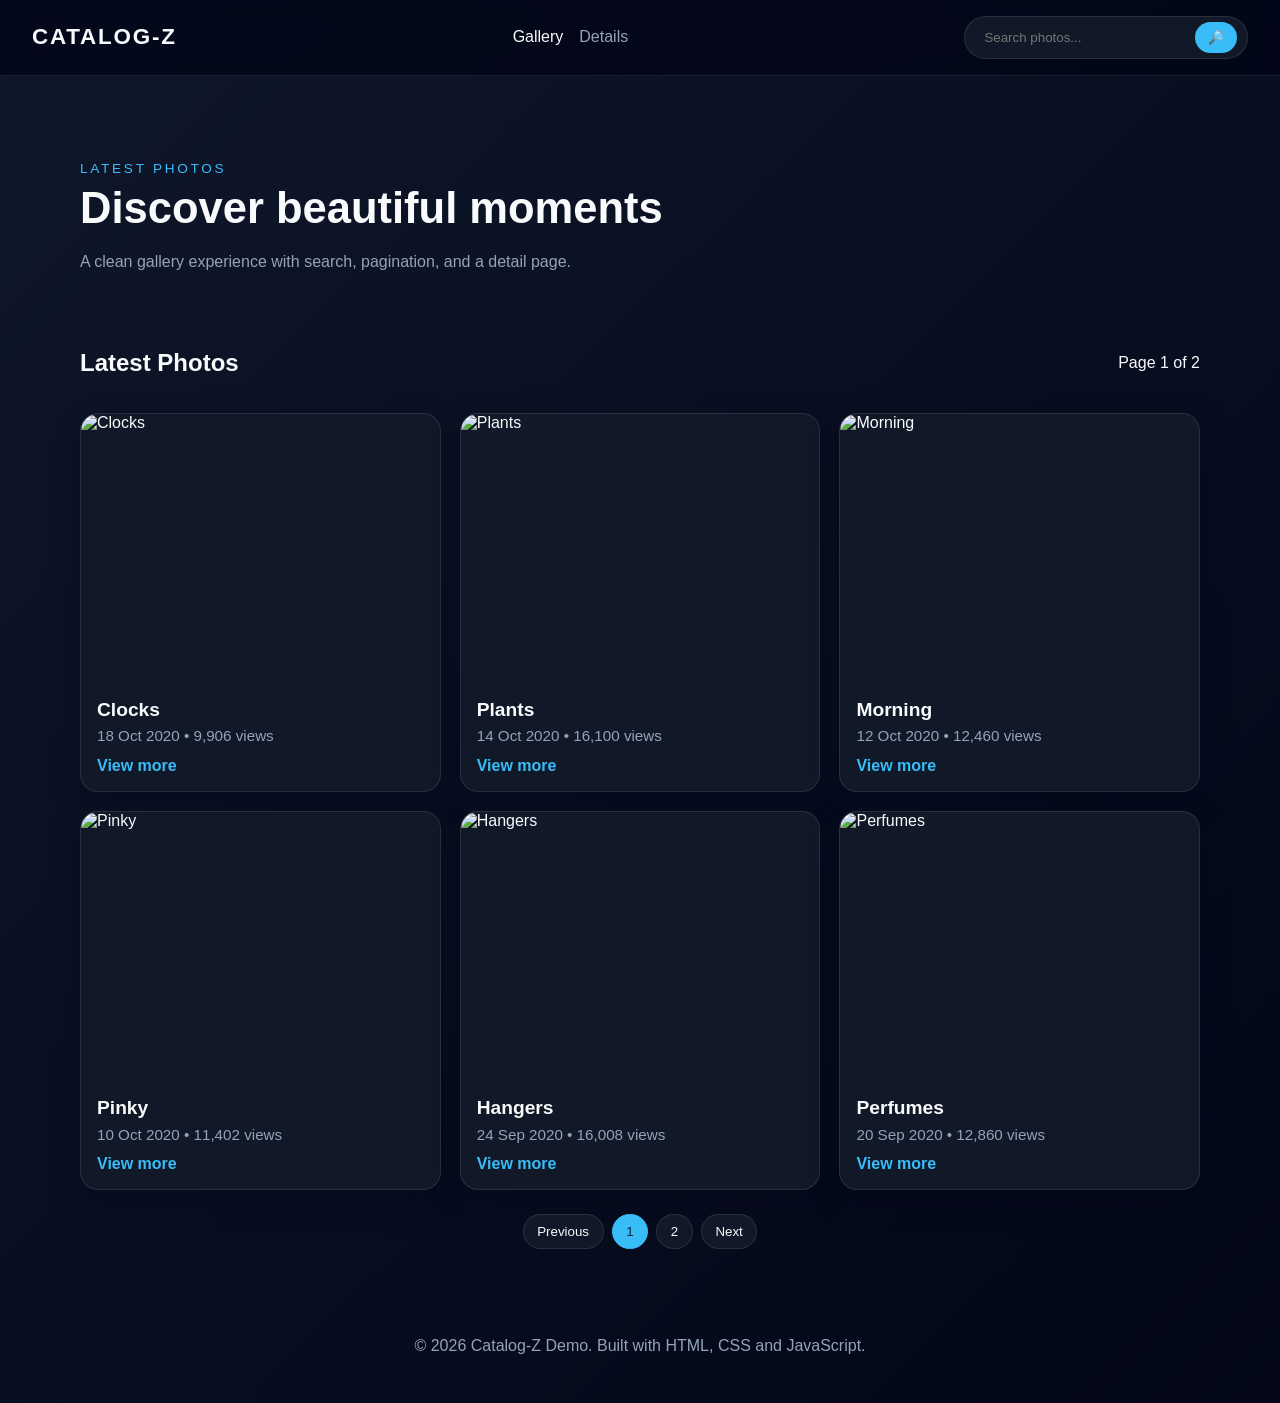
==== index.html @ f94acb79 "Initial catalog-z demo" ====
<!DOCTYPE html>
<html lang="en">
  <head>
    <meta charset="UTF-8" />
    <meta name="viewport" content="width=device-width, initial-scale=1.0" />
    <title>Catalog-Z Demo</title>
    <link rel="stylesheet" href="styles.css" />
  </head>
  <body data-page="home">
    <header class="topbar">
      <a class="brand" href="index.html">Catalog-Z</a>
      <nav class="nav-links">
        <a href="index.html" class="active">Gallery</a>
        <a href="photo-detail.html">Details</a>
      </nav>
      <div class="search-box">
        <input id="searchInput" type="text" placeholder="Search photos..." />
        <button id="searchButton" type="button">🔎</button>
      </div>
    </header>

    <main class="container">
      <section class="hero">
        <div>
          <p class="eyebrow">Latest photos</p>
          <h1>Discover beautiful moments</h1>
          <p class="hero-copy">
            A clean gallery experience with search, pagination, and a detail page.
          </p>
        </div>
      </section>

      <section class="gallery-header">
        <h2>Latest Photos</h2>
        <div class="pagination-meta">
          <span id="pageInfo"></span>
        </div>
      </section>

      <section id="galleryGrid" class="gallery-grid"></section>

      <div class="pagination" id="pagination"></div>
    </main>

    <footer class="footer">
      <p>© 2026 Catalog-Z Demo. Built with HTML, CSS and JavaScript.</p>
    </footer>

    <script src="script.js"></script>
  </body>
</html>
---- styles.css ----
:root {
  color-scheme: dark;
  --bg: #0f172a;
  --panel: #111827;
  --panel-2: #1f2937;
  --text: #f8fafc;
  --muted: #94a3b8;
  --accent: #38bdf8;
  --border: rgba(255, 255, 255, 0.1);
}

* {
  box-sizing: border-box;
}

body {
  margin: 0;
  font-family: Arial, Helvetica, sans-serif;
  background: linear-gradient(135deg, var(--bg), #020617);
  color: var(--text);
}

img {
  max-width: 100%;
  display: block;
}

.topbar {
  display: flex;
  align-items: center;
  justify-content: space-between;
  padding: 1rem 2rem;
  background: rgba(2, 6, 23, 0.8);
  backdrop-filter: blur(10px);
  border-bottom: 1px solid var(--border);
  position: sticky;
  top: 0;
  z-index: 10;
}

.brand {
  font-size: 1.4rem;
  font-weight: 700;
  color: var(--text);
  text-decoration: none;
  letter-spacing: 0.08em;
  text-transform: uppercase;
}

.nav-links {
  display: flex;
  gap: 1rem;
}

.nav-links a {
  color: var(--muted);
  text-decoration: none;
  transition: color 0.2s ease;
}

.nav-links a:hover,
.nav-links a.active {
  color: var(--text);
}

.search-box {
  display: flex;
  align-items: center;
  background: var(--panel);
  border-radius: 999px;
  padding: 0.3rem 0.6rem;
  border: 1px solid var(--border);
}

.search-box input {
  border: 0;
  outline: 0;
  background: transparent;
  color: var(--text);
  padding: 0.4rem 0.6rem;
  min-width: 220px;
}

.search-box button {
  border: 0;
  background: var(--accent);
  color: #06283d;
  border-radius: 999px;
  padding: 0.5rem 0.8rem;
  cursor: pointer;
}

.container {
  width: min(1120px, calc(100% - 2rem));
  margin: 0 auto;
  padding: 2rem 0 3rem;
}

.hero {
  padding: 2.5rem 0 1rem;
}

.eyebrow {
  text-transform: uppercase;
  letter-spacing: 0.2em;
  color: var(--accent);
  font-size: 0.85rem;
  margin-bottom: 0.5rem;
}

.hero h1 {
  font-size: clamp(2rem, 3.4vw, 3rem);
  margin: 0 0 0.6rem;
}

.hero-copy {
  color: var(--muted);
  max-width: 640px;
  line-height: 1.6;
}

.gallery-header {
  display: flex;
  justify-content: space-between;
  align-items: center;
  margin: 1.4rem 0 1rem;
}

.gallery-grid {
  display: grid;
  grid-template-columns: repeat(3, minmax(0, 1fr));
  gap: 1.2rem;
}

.card {
  background: var(--panel);
  border: 1px solid var(--border);
  border-radius: 18px;
  overflow: hidden;
  box-shadow: 0 10px 30px rgba(2, 6, 23, 0.35);
}

.card-image {
  aspect-ratio: 4 / 3;
  object-fit: cover;
}

.card-body {
  padding: 1rem;
}

.card h3 {
  margin: 0 0 0.4rem;
  font-size: 1.2rem;
}

.card-meta {
  color: var(--muted);
  font-size: 0.95rem;
  margin-bottom: 0.8rem;
}

.card-link {
  text-decoration: none;
  color: var(--accent);
  font-weight: 600;
}

.pagination {
  display: flex;
  justify-content: center;
  gap: 0.5rem;
  margin-top: 1.5rem;
}

.pagination button {
  border: 1px solid var(--border);
  background: var(--panel);
  color: var(--text);
  border-radius: 999px;
  padding: 0.55rem 0.85rem;
  cursor: pointer;
}

.pagination button.active {
  background: var(--accent);
  color: #06283d;
  border-color: var(--accent);
}

.footer {
  padding: 1.5rem 2rem 2rem;
  color: var(--muted);
  text-align: center;
}

.detail-page {
  padding-top: 2rem;
}

.back-link {
  display: inline-block;
  margin-bottom: 1rem;
  color: var(--accent);
  text-decoration: none;
}

.detail-card {
  background: var(--panel);
  border: 1px solid var(--border);
  border-radius: 22px;
  overflow: hidden;
}

.detail-card img {
  width: 100%;
  height: 420px;
  object-fit: cover;
}

.detail-content {
  padding: 1.4rem 1.6rem 1.8rem;
}

.detail-content h2 {
  margin-top: 0;
}

.detail-content p {
  color: var(--muted);
  line-height: 1.7;
}

@media (max-width: 900px) {
  .gallery-grid {
    grid-template-columns: repeat(2, minmax(0, 1fr));
  }
}

@media (max-width: 680px) {
  .topbar {
    flex-wrap: wrap;
    gap: 0.8rem;
  }

  .gallery-grid {
    grid-template-columns: 1fr;
  }

  .search-box input {
    min-width: 0;
  }
}
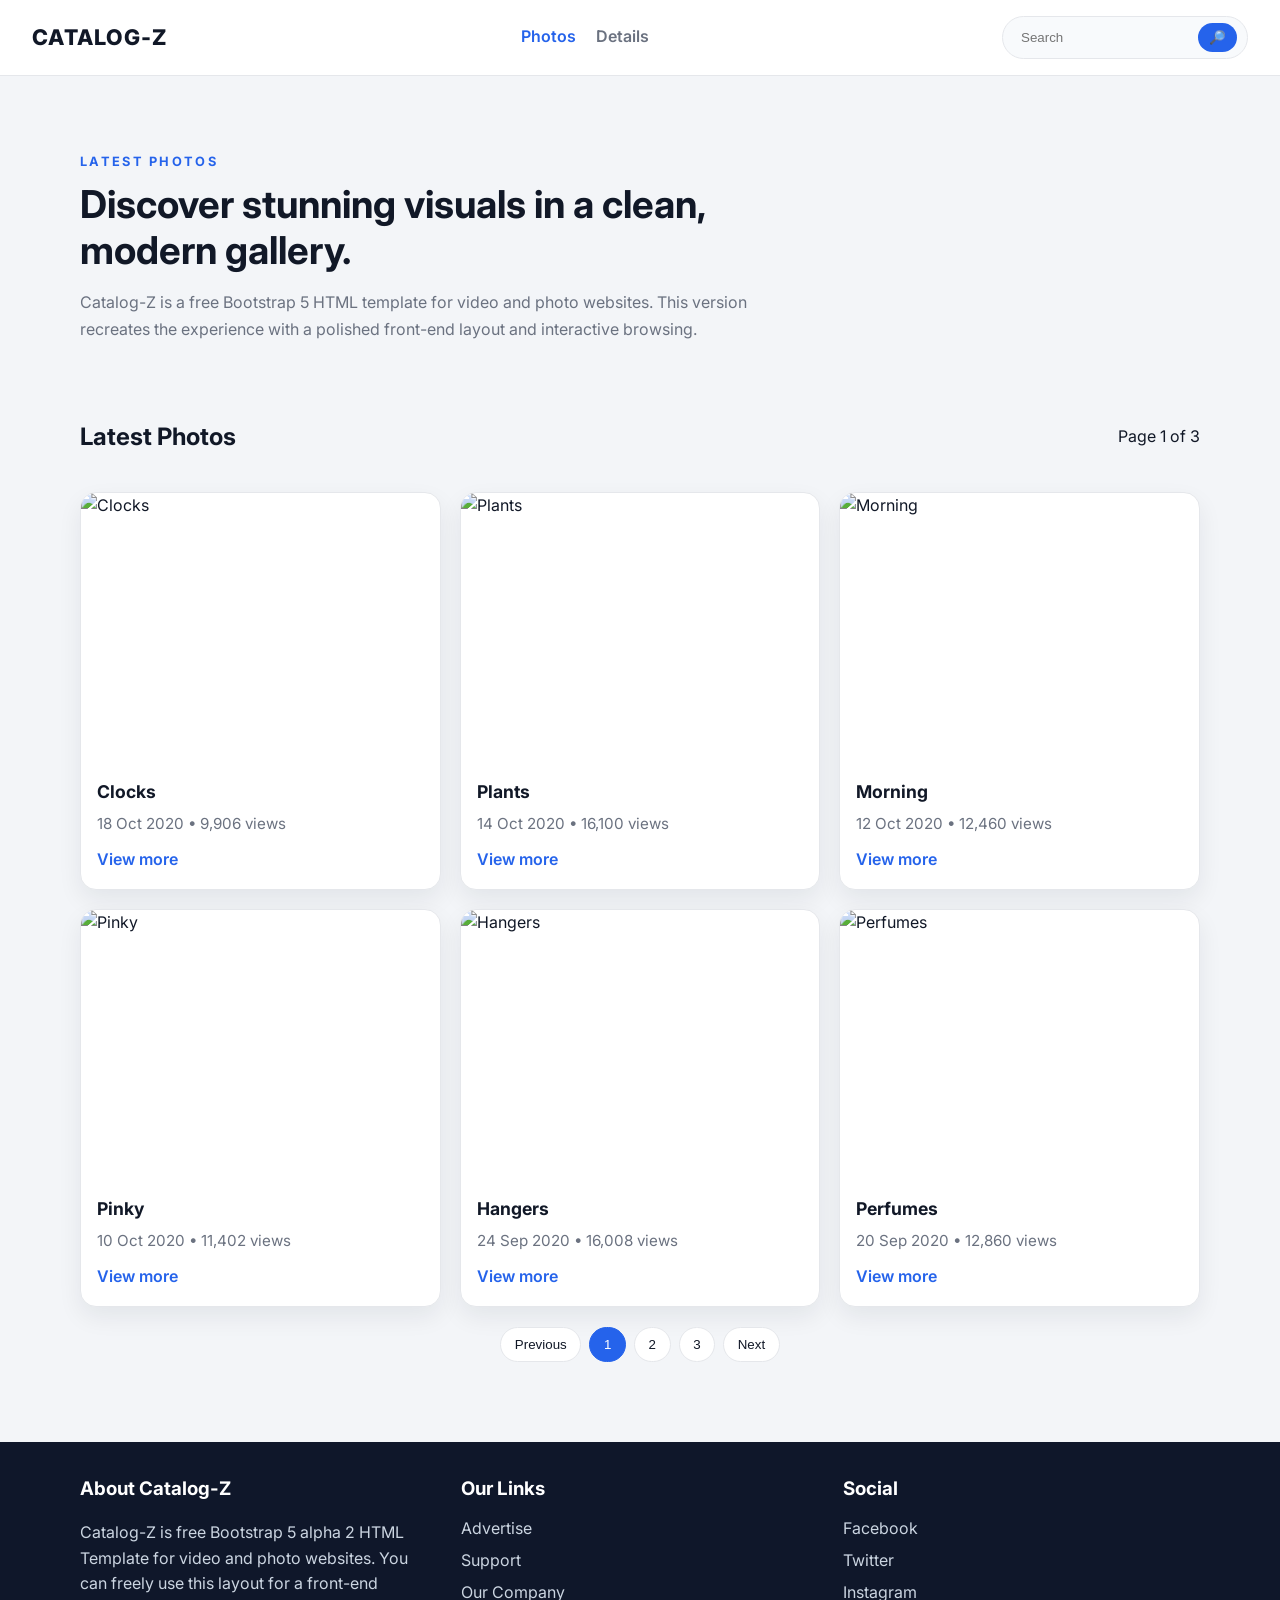
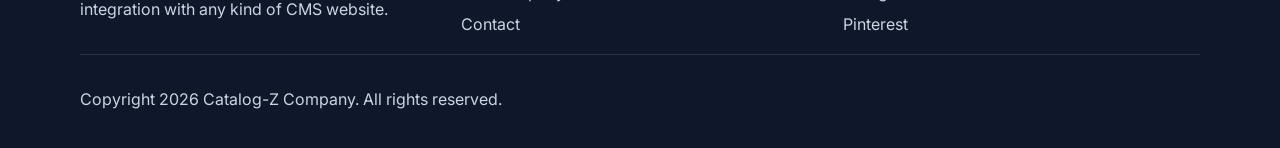
==== commit a7665013: "Add full multi-page Catalog-Z template" ====
--- a/index.html
+++ b/index.html
@@ -3,47 +3,75 @@
   <head>
     <meta charset="UTF-8" />
     <meta name="viewport" content="width=device-width, initial-scale=1.0" />
-    <title>Catalog-Z Demo</title>
+    <title>Catalog-Z | Photo Gallery</title>
+    <link rel="preconnect" href="https://fonts.googleapis.com" />
+    <link rel="preconnect" href="https://fonts.gstatic.com" crossorigin />
+    <link href="https://fonts.googleapis.com/css2?family=Inter:wght@400;500;600;700;800&display=swap" rel="stylesheet" />
     <link rel="stylesheet" href="styles.css" />
   </head>
   <body data-page="home">
-    <header class="topbar">
+    <header class="site-nav">
       <a class="brand" href="index.html">Catalog-Z</a>
       <nav class="nav-links">
-        <a href="index.html" class="active">Gallery</a>
+        <a href="index.html" class="active">Photos</a>
         <a href="photo-detail.html">Details</a>
       </nav>
       <div class="search-box">
-        <input id="searchInput" type="text" placeholder="Search photos..." />
+        <input id="searchInput" type="text" placeholder="Search" />
         <button id="searchButton" type="button">🔎</button>
       </div>
     </header>
 
-    <main class="container">
+    <main class="page-shell">
       <section class="hero">
-        <div>
-          <p class="eyebrow">Latest photos</p>
-          <h1>Discover beautiful moments</h1>
-          <p class="hero-copy">
-            A clean gallery experience with search, pagination, and a detail page.
-          </p>
-        </div>
+        <p class="eyebrow">Latest Photos</p>
+        <h1>Discover stunning visuals in a clean, modern gallery.</h1>
+        <p class="hero-copy">
+          Catalog-Z is a free Bootstrap 5 HTML template for video and photo websites. This version recreates the experience with a polished front-end layout and interactive browsing.
+        </p>
       </section>
 
-      <section class="gallery-header">
-        <h2>Latest Photos</h2>
-        <div class="pagination-meta">
-          <span id="pageInfo"></span>
+      <section class="gallery-section" id="gallery">
+        <div class="section-head">
+          <h2>Latest Photos</h2>
+          <div class="page-meta">
+            <span id="pageInfo"></span>
+          </div>
         </div>
+
+        <div id="galleryGrid" class="gallery-grid"></div>
+        <div class="pagination" id="pagination"></div>
       </section>
-
-      <section id="galleryGrid" class="gallery-grid"></section>
-
-      <div class="pagination" id="pagination"></div>
     </main>
 
-    <footer class="footer">
-      <p>© 2026 Catalog-Z Demo. Built with HTML, CSS and JavaScript.</p>
+    <footer class="site-footer">
+      <div class="footer-grid">
+        <div>
+          <h3>About Catalog-Z</h3>
+          <p>Catalog-Z is free Bootstrap 5 alpha 2 HTML Template for video and photo websites. You can freely use this layout for a front-end integration with any kind of CMS website.</p>
+        </div>
+        <div>
+          <h3>Our Links</h3>
+          <ul>
+            <li><a href="#">Advertise</a></li>
+            <li><a href="#">Support</a></li>
+            <li><a href="#">Our Company</a></li>
+            <li><a href="#">Contact</a></li>
+          </ul>
+        </div>
+        <div>
+          <h3>Social</h3>
+          <ul>
+            <li><a href="#">Facebook</a></li>
+            <li><a href="#">Twitter</a></li>
+            <li><a href="#">Instagram</a></li>
+            <li><a href="#">Pinterest</a></li>
+          </ul>
+        </div>
+      </div>
+      <div class="footer-bottom">
+        <p>Copyright 2026 Catalog-Z Company. All rights reserved.</p>
+      </div>
     </footer>
 
     <script src="script.js"></script>
--- a/styles.css
+++ b/styles.css
@@ -1,12 +1,10 @@
 :root {
-  color-scheme: dark;
-  --bg: #0f172a;
-  --panel: #111827;
-  --panel-2: #1f2937;
-  --text: #f8fafc;
-  --muted: #94a3b8;
-  --accent: #38bdf8;
-  --border: rgba(255, 255, 255, 0.1);
+  --bg: #f3f5f8;
+  --panel: #ffffff;
+  --text: #111827;
+  --muted: #6b7280;
+  --accent: #2563eb;
+  --border: #e5e7eb;
 }
 
 * {
@@ -15,115 +13,122 @@
 
 body {
   margin: 0;
-  font-family: Arial, Helvetica, sans-serif;
-  background: linear-gradient(135deg, var(--bg), #020617);
+  font-family: 'Inter', Arial, sans-serif;
+  background: var(--bg);
   color: var(--text);
+  line-height: 1.6;
 }
 
 img {
+  display: block;
   max-width: 100%;
-  display: block;
-}
-
-.topbar {
+}
+
+.site-nav {
   display: flex;
   align-items: center;
   justify-content: space-between;
   padding: 1rem 2rem;
-  background: rgba(2, 6, 23, 0.8);
-  backdrop-filter: blur(10px);
+  background: rgba(255, 255, 255, 0.95);
   border-bottom: 1px solid var(--border);
   position: sticky;
   top: 0;
-  z-index: 10;
+  z-index: 20;
+  backdrop-filter: blur(8px);
 }
 
 .brand {
-  font-size: 1.4rem;
-  font-weight: 700;
   color: var(--text);
   text-decoration: none;
-  letter-spacing: 0.08em;
+  font-size: 1.35rem;
+  font-weight: 800;
+  letter-spacing: 0.06em;
   text-transform: uppercase;
 }
 
 .nav-links {
   display: flex;
-  gap: 1rem;
+  gap: 1.25rem;
 }
 
 .nav-links a {
   color: var(--muted);
   text-decoration: none;
-  transition: color 0.2s ease;
-}
-
-.nav-links a:hover,
-.nav-links a.active {
-  color: var(--text);
+  font-weight: 600;
+}
+
+.nav-links a.active,
+.nav-links a:hover {
+  color: var(--accent);
 }
 
 .search-box {
   display: flex;
   align-items: center;
-  background: var(--panel);
+  background: #f8fafc;
+  border: 1px solid var(--border);
   border-radius: 999px;
-  padding: 0.3rem 0.6rem;
-  border: 1px solid var(--border);
+  padding: 0.35rem 0.6rem;
 }
 
 .search-box input {
   border: 0;
   outline: 0;
   background: transparent;
-  color: var(--text);
-  padding: 0.4rem 0.6rem;
-  min-width: 220px;
+  min-width: 180px;
+  padding: 0.35rem 0.5rem;
 }
 
 .search-box button {
   border: 0;
   background: var(--accent);
-  color: #06283d;
+  color: #fff;
   border-radius: 999px;
-  padding: 0.5rem 0.8rem;
+  padding: 0.45rem 0.7rem;
   cursor: pointer;
 }
 
-.container {
+.page-shell {
   width: min(1120px, calc(100% - 2rem));
   margin: 0 auto;
   padding: 2rem 0 3rem;
 }
 
 .hero {
-  padding: 2.5rem 0 1rem;
+  padding: 2rem 0 1.4rem;
 }
 
 .eyebrow {
   text-transform: uppercase;
-  letter-spacing: 0.2em;
+  letter-spacing: 0.18em;
   color: var(--accent);
-  font-size: 0.85rem;
+  font-size: 0.8rem;
+  font-weight: 700;
   margin-bottom: 0.5rem;
 }
 
 .hero h1 {
-  font-size: clamp(2rem, 3.4vw, 3rem);
-  margin: 0 0 0.6rem;
+  font-size: clamp(2rem, 3vw, 3rem);
+  margin: 0 0 0.7rem;
+  line-height: 1.2;
+  max-width: 760px;
 }
 
 .hero-copy {
   color: var(--muted);
-  max-width: 640px;
-  line-height: 1.6;
-}
-
-.gallery-header {
+  max-width: 720px;
+  line-height: 1.7;
+}
+
+.gallery-section {
+  margin-top: 1rem;
+}
+
+.section-head {
   display: flex;
   justify-content: space-between;
   align-items: center;
-  margin: 1.4rem 0 1rem;
+  margin-bottom: 1rem;
 }
 
 .gallery-grid {
@@ -135,12 +140,13 @@
 .card {
   background: var(--panel);
   border: 1px solid var(--border);
-  border-radius: 18px;
+  border-radius: 16px;
   overflow: hidden;
-  box-shadow: 0 10px 30px rgba(2, 6, 23, 0.35);
+  box-shadow: 0 10px 25px rgba(15, 23, 42, 0.07);
 }
 
 .card-image {
+  width: 100%;
   aspect-ratio: 4 / 3;
   object-fit: cover;
 }
@@ -150,27 +156,27 @@
 }
 
 .card h3 {
-  margin: 0 0 0.4rem;
-  font-size: 1.2rem;
+  margin: 0 0 0.35rem;
+  font-size: 1.1rem;
 }
 
 .card-meta {
   color: var(--muted);
   font-size: 0.95rem;
-  margin-bottom: 0.8rem;
+  margin-bottom: 0.7rem;
 }
 
 .card-link {
-  text-decoration: none;
   color: var(--accent);
   font-weight: 600;
+  text-decoration: none;
 }
 
 .pagination {
   display: flex;
   justify-content: center;
   gap: 0.5rem;
-  margin-top: 1.5rem;
+  margin-top: 1.3rem;
 }
 
 .pagination button {
@@ -184,18 +190,55 @@
 
 .pagination button.active {
   background: var(--accent);
-  color: #06283d;
+  color: #fff;
   border-color: var(--accent);
 }
 
-.footer {
-  padding: 1.5rem 2rem 2rem;
-  color: var(--muted);
-  text-align: center;
+.site-footer {
+  background: #0f172a;
+  color: #cbd5e1;
+  padding: 2rem 2rem 1.2rem;
+  margin-top: 2rem;
+}
+
+.footer-grid {
+  width: min(1120px, calc(100% - 2rem));
+  margin: 0 auto;
+  display: grid;
+  grid-template-columns: repeat(3, minmax(0, 1fr));
+  gap: 1.5rem;
+}
+
+.site-footer h3 {
+  color: #fff;
+  margin-top: 0;
+  margin-bottom: 0.75rem;
+}
+
+.site-footer ul {
+  list-style: none;
+  padding: 0;
+  margin: 0;
+}
+
+.site-footer li + li {
+  margin-top: 0.4rem;
+}
+
+.site-footer a {
+  color: #cbd5e1;
+  text-decoration: none;
+}
+
+.footer-bottom {
+  width: min(1120px, calc(100% - 2rem));
+  margin: 1rem auto 0;
+  padding-top: 1rem;
+  border-top: 1px solid rgba(255, 255, 255, 0.12);
 }
 
 .detail-page {
-  padding-top: 2rem;
+  padding-top: 1rem;
 }
 
 .back-link {
@@ -203,13 +246,15 @@
   margin-bottom: 1rem;
   color: var(--accent);
   text-decoration: none;
+  font-weight: 600;
 }
 
 .detail-card {
   background: var(--panel);
   border: 1px solid var(--border);
-  border-radius: 22px;
+  border-radius: 18px;
   overflow: hidden;
+  box-shadow: 0 10px 25px rgba(15, 23, 42, 0.07);
 }
 
 .detail-card img {
@@ -218,6 +263,18 @@
   object-fit: cover;
 }
 
+.video-frame {
+  background: #0f172a;
+  padding: 1rem;
+}
+
+.video-frame iframe {
+  width: 100%;
+  min-height: 420px;
+  border: 0;
+  border-radius: 12px;
+}
+
 .detail-content {
   padding: 1.4rem 1.6rem 1.8rem;
 }
@@ -226,19 +283,70 @@
   margin-top: 0;
 }
 
-.detail-content p {
-  color: var(--muted);
-  line-height: 1.7;
+.about-grid {
+  display: grid;
+  grid-template-columns: repeat(2, minmax(0, 1fr));
+  gap: 1rem;
+  margin-top: 1rem;
+}
+
+.about-card {
+  padding: 1.2rem;
+}
+
+.contact-page {
+  display: grid;
+  gap: 1.5rem;
+}
+
+.contact-form {
+  display: grid;
+  gap: 1rem;
+  padding: 1.4rem;
+}
+
+.contact-form label {
+  display: grid;
+  gap: 0.4rem;
+  font-weight: 600;
+}
+
+.contact-form input,
+.contact-form textarea {
+  border: 1px solid var(--border);
+  border-radius: 10px;
+  padding: 0.8rem 1rem;
+  font: inherit;
+  background: #fff;
+}
+
+.contact-form button {
+  width: fit-content;
+  border: 0;
+  border-radius: 999px;
+  background: var(--accent);
+  color: #fff;
+  padding: 0.8rem 1.2rem;
+  font-weight: 700;
+  cursor: pointer;
 }
 
 @media (max-width: 900px) {
   .gallery-grid {
     grid-template-columns: repeat(2, minmax(0, 1fr));
   }
+
+  .about-grid {
+    grid-template-columns: 1fr;
+  }
+
+  .footer-grid {
+    grid-template-columns: 1fr;
+  }
 }
 
 @media (max-width: 680px) {
-  .topbar {
+  .site-nav {
     flex-wrap: wrap;
     gap: 0.8rem;
   }
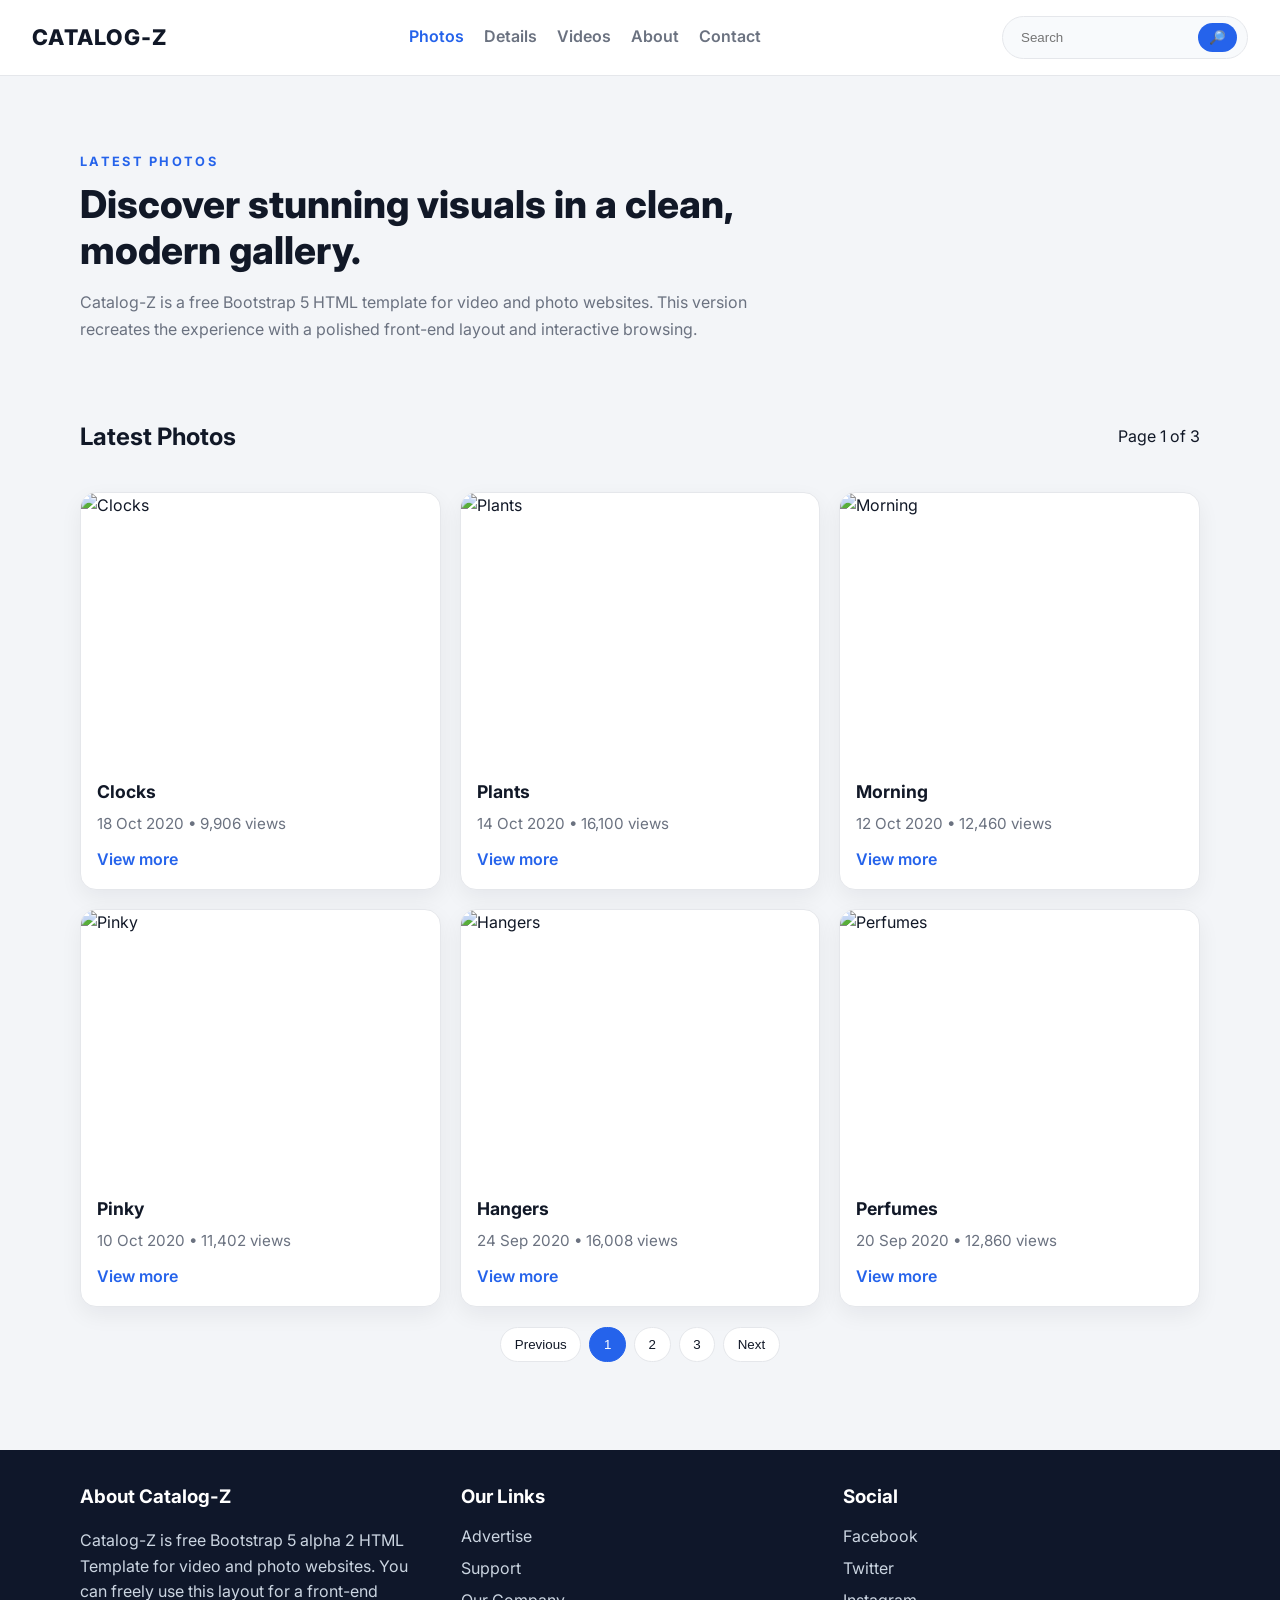
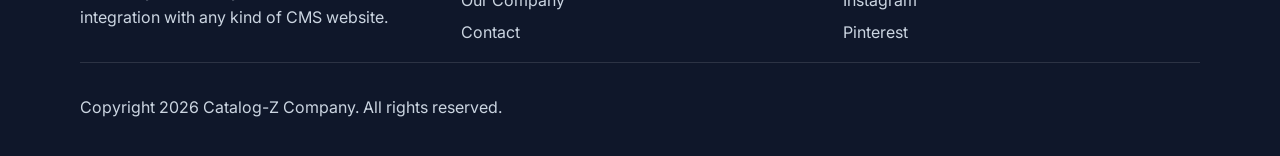
==== commit d1e40fe4: "Refine template layout and navigation" ====
--- a/index.html
+++ b/index.html
@@ -15,6 +15,9 @@
       <nav class="nav-links">
         <a href="index.html" class="active">Photos</a>
         <a href="photo-detail.html">Details</a>
+        <a href="video-detail.html">Videos</a>
+        <a href="about.html">About</a>
+        <a href="contact.html">Contact</a>
       </nav>
       <div class="search-box">
         <input id="searchInput" type="text" placeholder="Search" />
--- a/styles.css
+++ b/styles.css
@@ -55,6 +55,7 @@
   color: var(--muted);
   text-decoration: none;
   font-weight: 600;
+  transition: color 0.2s ease;
 }
 
 .nav-links a.active,
@@ -112,6 +113,7 @@
   margin: 0 0 0.7rem;
   line-height: 1.2;
   max-width: 760px;
+  font-weight: 800;
 }
 
 .hero-copy {
@@ -142,7 +144,7 @@
   border: 1px solid var(--border);
   border-radius: 16px;
   overflow: hidden;
-  box-shadow: 0 10px 25px rgba(15, 23, 42, 0.07);
+  box-shadow: 0 8px 22px rgba(15, 23, 42, 0.06);
 }
 
 .card-image {
@@ -158,6 +160,7 @@
 .card h3 {
   margin: 0 0 0.35rem;
   font-size: 1.1rem;
+  font-weight: 700;
 }
 
 .card-meta {
@@ -198,7 +201,7 @@
   background: #0f172a;
   color: #cbd5e1;
   padding: 2rem 2rem 1.2rem;
-  margin-top: 2rem;
+  margin-top: 2.5rem;
 }
 
 .footer-grid {
@@ -228,6 +231,10 @@
 .site-footer a {
   color: #cbd5e1;
   text-decoration: none;
+}
+
+.site-footer a:hover {
+  color: #fff;
 }
 
 .footer-bottom {
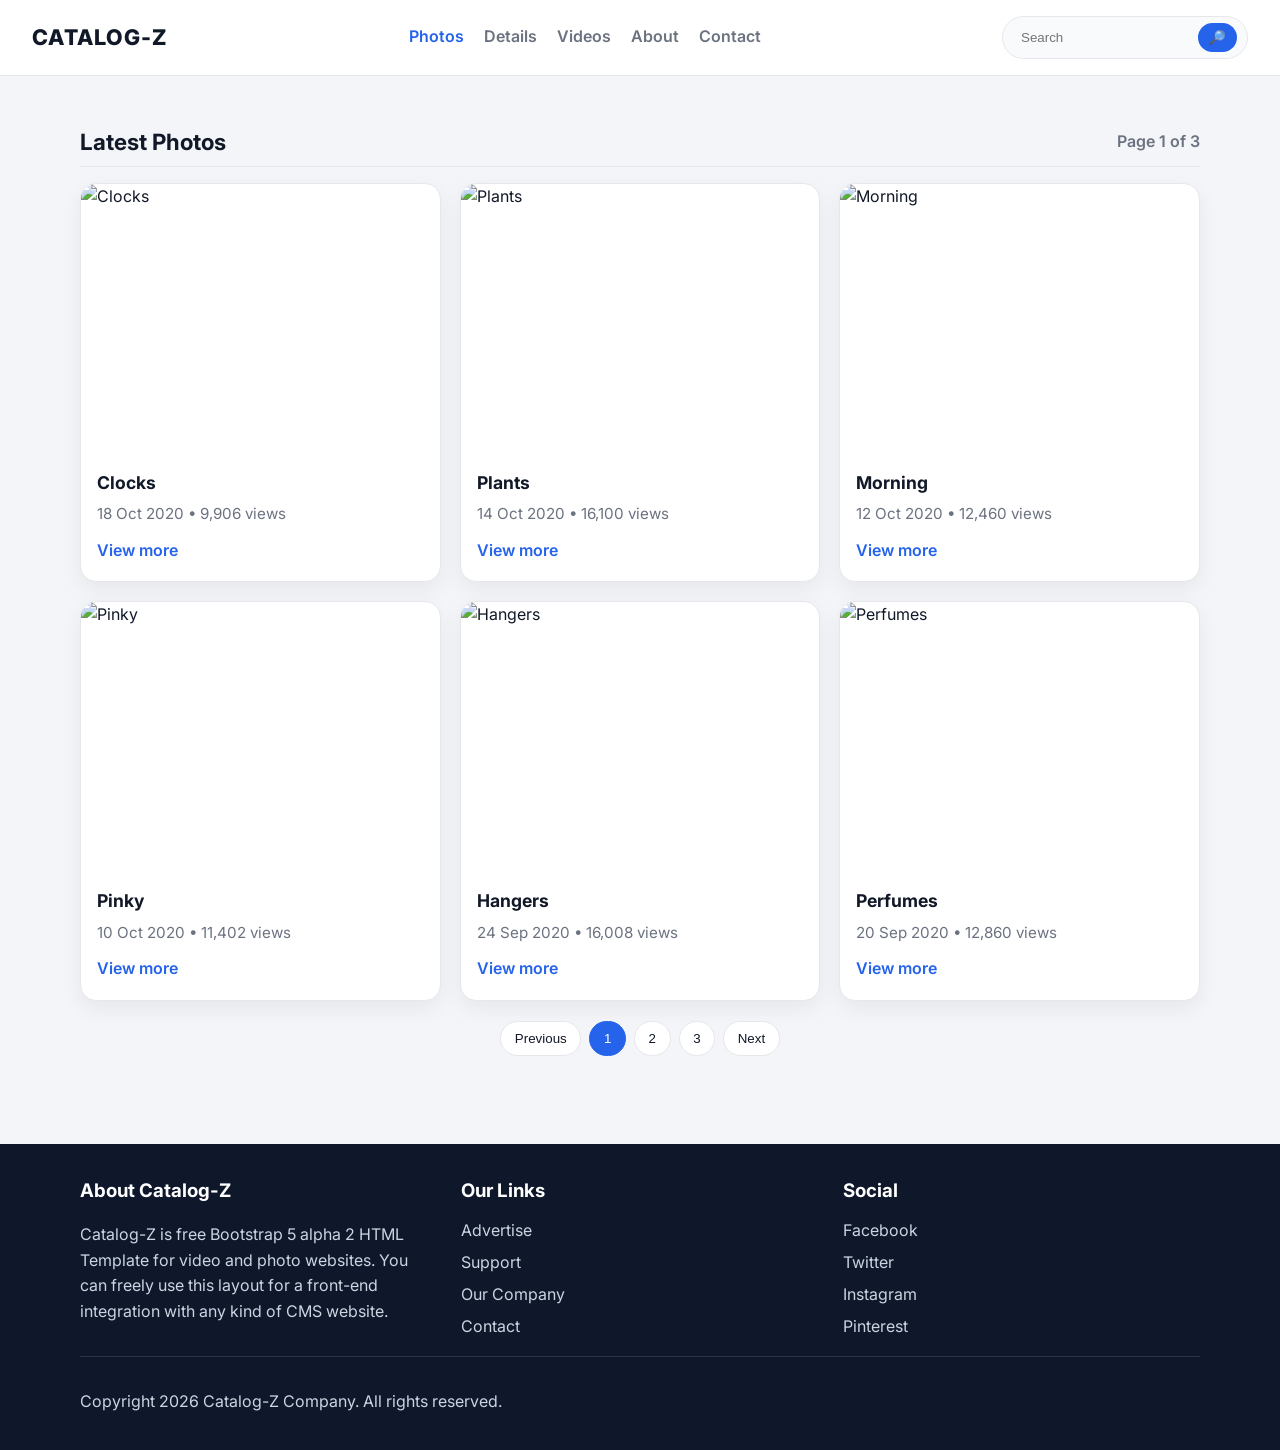
==== commit ee908904: "Align homepage with original Catalog-Z layout" ====
--- a/index.html
+++ b/index.html
@@ -15,7 +15,7 @@
       <nav class="nav-links">
         <a href="index.html" class="active">Photos</a>
         <a href="photo-detail.html">Details</a>
-        <a href="video-detail.html">Videos</a>
+        <a href="videos.html">Videos</a>
         <a href="about.html">About</a>
         <a href="contact.html">Contact</a>
       </nav>
@@ -26,19 +26,13 @@
     </header>
 
     <main class="page-shell">
-      <section class="hero">
-        <p class="eyebrow">Latest Photos</p>
-        <h1>Discover stunning visuals in a clean, modern gallery.</h1>
-        <p class="hero-copy">
-          Catalog-Z is a free Bootstrap 5 HTML template for video and photo websites. This version recreates the experience with a polished front-end layout and interactive browsing.
-        </p>
-      </section>
-
       <section class="gallery-section" id="gallery">
-        <div class="section-head">
-          <h2>Latest Photos</h2>
-          <div class="page-meta">
-            <span id="pageInfo"></span>
+        <div class="gallery-toolbar">
+          <div class="gallery-heading">
+            <h2>Latest Photos</h2>
+            <div class="page-meta">
+              <span id="pageInfo"></span>
+            </div>
           </div>
         </div>
 
--- a/styles.css
+++ b/styles.css
@@ -99,6 +99,32 @@
   padding: 2rem 0 1.4rem;
 }
 
+.gallery-toolbar {
+  display: flex;
+  justify-content: space-between;
+  align-items: center;
+  margin-bottom: 1rem;
+}
+
+.gallery-heading {
+  display: flex;
+  justify-content: space-between;
+  align-items: center;
+  width: 100%;
+  padding-bottom: 0.4rem;
+  border-bottom: 1px solid var(--border);
+}
+
+.gallery-heading h2 {
+  margin: 0;
+  font-size: 1.4rem;
+}
+
+.page-meta {
+  color: var(--muted);
+  font-weight: 600;
+}
+
 .eyebrow {
   text-transform: uppercase;
   letter-spacing: 0.18em;
@@ -145,6 +171,12 @@
   border-radius: 16px;
   overflow: hidden;
   box-shadow: 0 8px 22px rgba(15, 23, 42, 0.06);
+  transition: transform 0.2s ease, box-shadow 0.2s ease;
+}
+
+.card:hover {
+  transform: translateY(-2px);
+  box-shadow: 0 12px 28px rgba(15, 23, 42, 0.1);
 }
 
 .card-image {
@@ -154,7 +186,7 @@
 }
 
 .card-body {
-  padding: 1rem;
+  padding: 1rem 1rem 1.1rem;
 }
 
 .card h3 {
